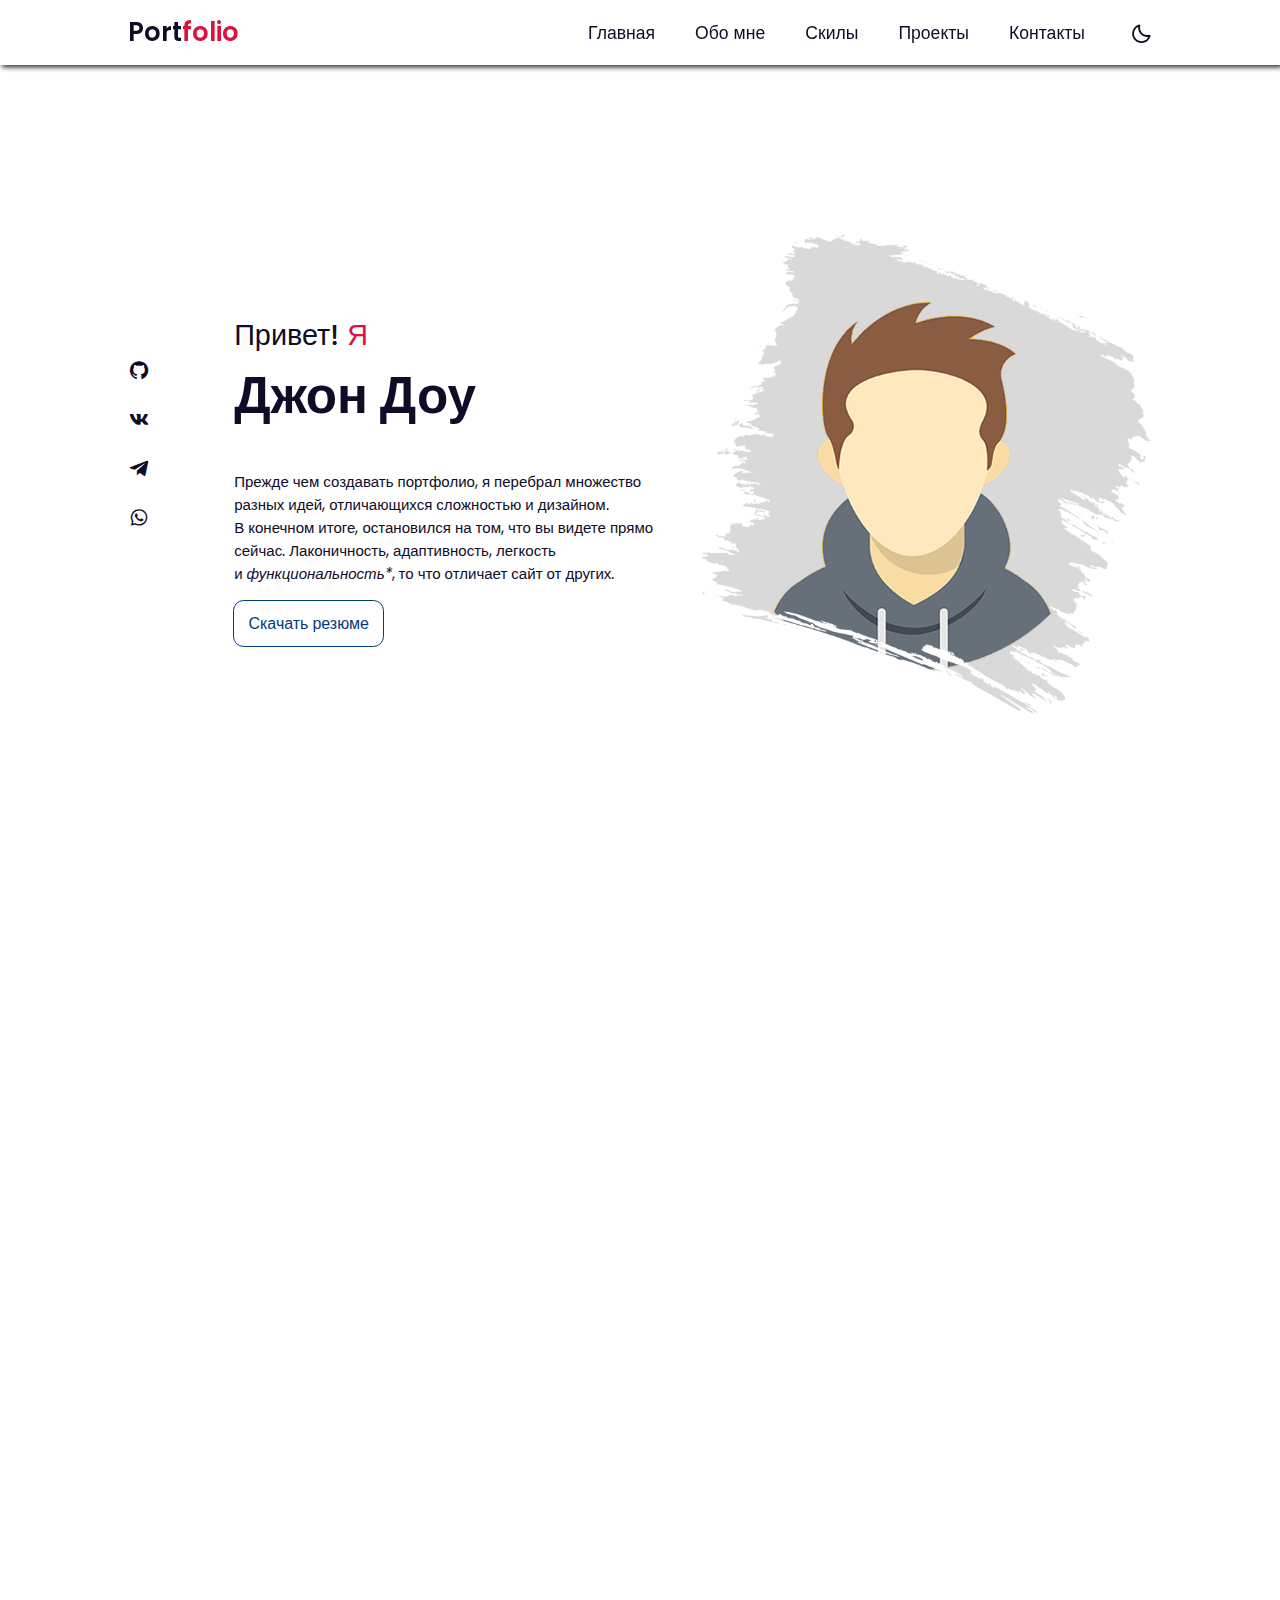
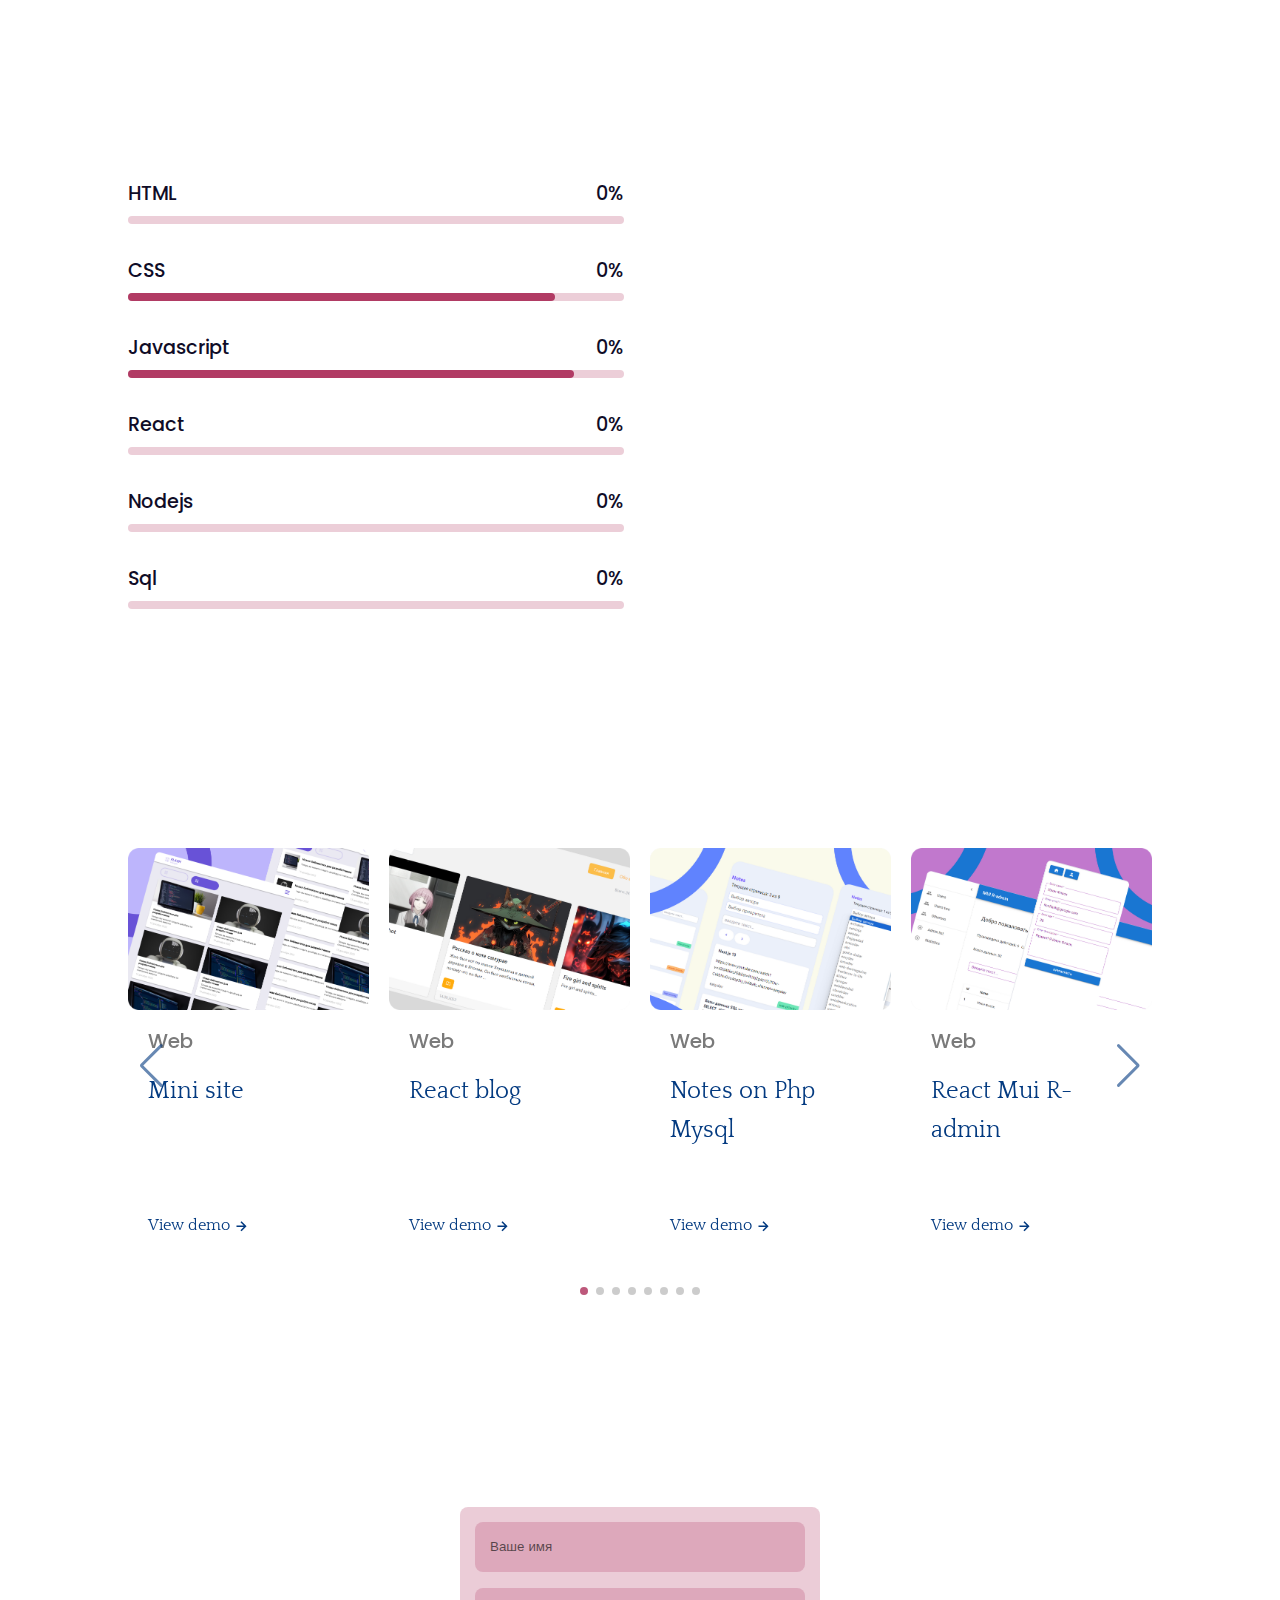
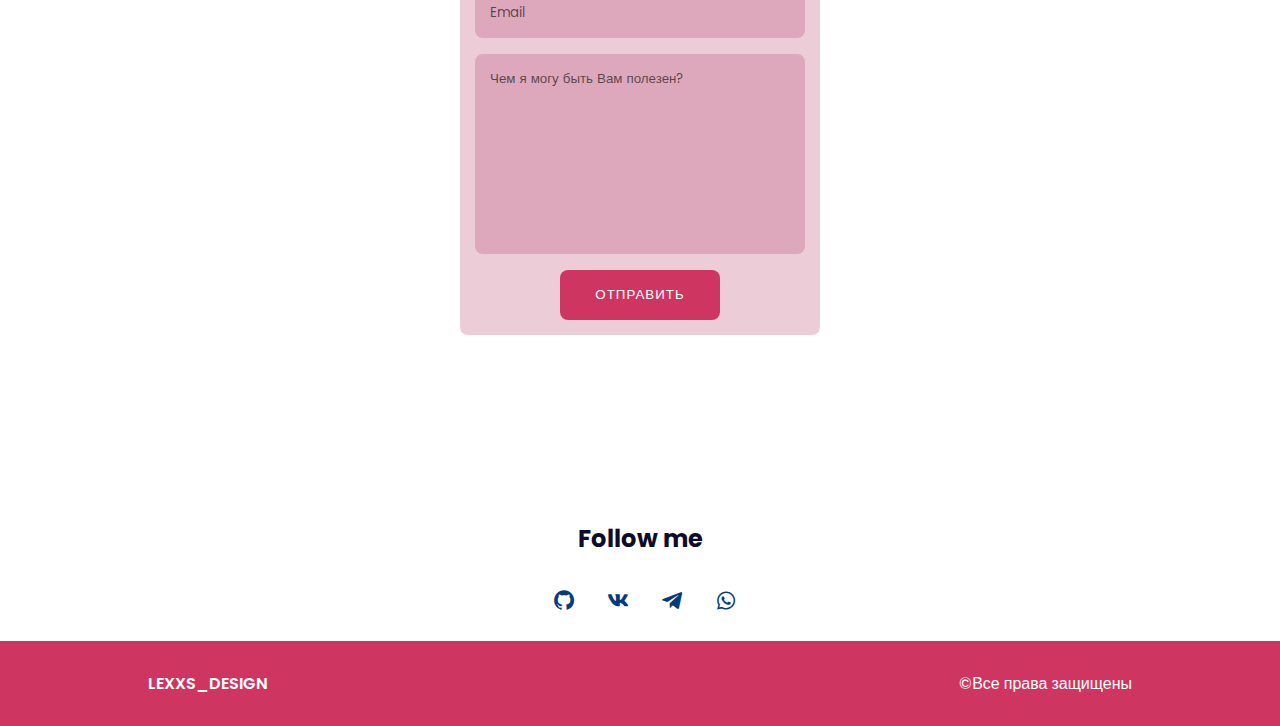
==== public_html/index.html @ 9ed489cc "initial commit" ====
<!DOCTYPE html>
<html lang="en">
<head>
    <meta charset="UTF-8">
    <meta http-equiv="X-UA-Compatible" content="IE=edge">
    <meta name="viewport" content="width=device-width, initial-scale=1.0">
    <link rel="stylesheet" href="https://cdn.jsdelivr.net/npm/boxicons@latest/css/boxicons.min.css">
    <link rel="stylesheet" href="css/swiper-bundle.min.css">
    <link rel="stylesheet" href="style.css">
    <link rel="apple-touch-icon" sizes="180x180" href="apple-touch-icon.png">
    <link rel="icon" type="image/png" sizes="32x32" href="favicon-32x32.png">
    <link rel="icon" type="image/png" sizes="16x16" href="favicon-16x16.png">
    <link rel="manifest" href="site.webmanifest">
    <link rel="mask-icon" href="safari-pinned-tab.svg" color="#5bbad5">
    <meta name="msapplication-TileColor" content="#00aba9">
    <meta name="theme-color" content="#ffffff">
    <title>Simple Portfolio site</title>
</head>
<body>
    
    <header>
        <a href="#" class="logo">Port<span>folio</span></a>
        <ul class="navbar">
            <li><a href="#">Главная</a></li>
            <li><a href="#about">Обо мне</a></li>
            <li><a href="#skills">Скилы</a></li>
            <li><a href="#projects">Проекты</a></li>
            <li><a href="#contact">Контакты</a></li>
        <div class="bx bx-moon" id="darkmode"></div>
        </ul>

        <div class="header__burger"><span class="burger-span"></span></div>
        <nav class="header__menu">
            <div class="bx bx-moon" id="darkmode"></div>
            <ul class="header__list">
                <li><a href="#" class="header__link">Главная</a></li>
                <li><a href="#about" class="header__link">Обо мне</a></li>
                <li><a href="#skills" class="header__link">Скилы</a></li>
                <li><a href="#projects" class="header__link">Проекты</a></li>
                <li><a href="#contact" class="header__link">Контакты</a></li>
            </ul>
        </nav>
    </header>

    <section class="home" id="home">
        
        <div class="social">
            <a href="#" target="_blank"><i class="bx bxl-github"></i></a>
            <a href="#" target="_blank"><i class="bx bxl-vk"></i></a>
            <a href="#" target="_blank"><i class="bx bxl-telegram"></i></a>
            <a href="#" target="_blank"><i class="bx bxl-whatsapp"></i></a>
        </div>
        <div class="home-img">
            <img class="element-animation" src="img/bgImv2.png" alt="фотография с эффектом штриха кисти">
        </div>
        <div class="home-text element-animation">
            <span>Привет! <span class="im">Я</span></span>
            <h1>Джон Доу</h1>
            <div class="message-wrapper">
            <h2 class="message"></h2>
            </div>
            <p class="p">Прежде чем создавать портфолио, я&nbsp;перебрал множество разных идей, отличающихся сложностью и&nbsp;дизайном. В&nbsp;конечном итоге, остановился на&nbsp;том, что вы&nbsp;видете прямо сейчас. 
            Лаконичность, адаптивность, легкость и&nbsp;<i>функциональность*</i>, то&nbsp;что отличает сайт от&nbsp;других.</p>
            <a href="download/Resume.txt" download="Resume" class="btn btn-0" target="_blank">Скачать резюме</a>
        </div>

    </section>

    <section class="about" id="about">

        <div class="heading element-animation">
            <h2>Обо мне</h2>
            <span>Introduction</span>
        </div>

        <div class="about-container">

            <div class="about-img">
                <img class="element-animation" src="img/bgImv2.png" alt="фотография с эффектом штриха кисти">
            </div>

            <div class="about-text element-animation">
                <p>
                    Закончил курсы от&nbsp;Stepik, Archackov и&nbsp;Html academy, прочел книги Эрих Фримен по&nbsp;html, css, javascript. Умею верстать сайты, писать скрипты, использовать Git, рефакторить код.
                    Имею опыт работы с&nbsp;react, nodejs, bootstrap, tailwind, mysql, figma. 
                    Продолжаю изучать разработку более углубленно.
                    Также в&nbsp;будущем планирую изучить php, vue и&nbsp;многое другое.
                </p>
                <div class="information">
                    <div class="info-box">
                        <i class="bx bxs-user">
                            <span>John Doe</span>
                        </i>
                    </div>
                    <div class="info-box">
                        <i class="bx bxs-phone">
                            <span>+799999999</span>
                        </i>
                    </div>
                    <div class="info-box">
                        <i class="bx bxs-envelope">
                            <span>johndoe@mail.ru</span>
                        </i>
                    </div>
                </div>
                <a href="download/Resume.txt" download="Resume" class="btn btn-0" target="_blank">Скачать резюме</a>
            </div>
        </div>

    </section>

    <section class="skills" id="skills">

        <div class="heading element-animation">
            <h2>Скилы</h2>
            <span>My Skill's</span>
        </div>

        <div class="skills-container">
            <div class="bars">
                <div class="bars-box">
                    <h3>HTML</h3>
                    <span id="number-html">0%</span>
                    <div class="light-bar"></div>
                    <div class="percent-bar html-bar"></div>
                </div>
                <div class="bars-box">
                    <h3>CSS</h3>
                    <span id="number-css">0%</span>
                    <div class="light-bar"></div>
                    <div class="percent-bar css-bar"></div>
                </div>
                <div class="bars-box">
                    <h3>Javascript</h3>
                    <span id="number-js">0%</span>
                    <div class="light-bar"></div>
                    <div class="percent-bar js-bar"></div>
                </div>
                <div class="bars-box">
                    <h3>React</h3>
                    <span id="number-react">0%</span>
                    <div class="light-bar"></div>
                    <div class="percent-bar react-bar"></div>
                </div>
                <div class="bars-box">
                    <h3>Nodejs</h3>
                    <span id="number-nodejs">0%</span>
                    <div class="light-bar"></div>
                    <div class="percent-bar nodejs-bar"></div>
                </div>
                <div class="bars-box">
                    <h3>Sql</h3>
                    <span id="number-sql">0%</span>
                    <div class="light-bar"></div>
                    <div class="percent-bar sql-bar"></div>
                </div>
           </div>
            <div class="skills-img">
                <img class="element-animation" src="img/qr_email_cat_v1-3.png" alt="qr кот">
            </div>
        </div>

    </section>

    <section class="projects" id="projects">

        <div class="heading element-animation">
            <h2>Проекты</h2>
            <span>My projects</span>
        </div>

        <div class="projects-container">
            <div class="telg element-animation">
            <img src="img/qr_telegram_one.png" alt="">
            </div>
        </div>

        <div class="projects-container swiper mySwiper">
            <div class="projects-wrapper swiper-wrapper">
                <div class="swiper-slide">
                    <a href="https://lexxsas.github.io/mini_site/" class="projects-box">
                        <img src="img/mini_site_cover.png" alt="">
                        <h4>Web</h4>
                        <div class="project-box__text">
                        <h3>Mini site</h3>
                        <p class="flexp">View demo<i class='bx bx-right-arrow-alt'></i></p>
                       </div>
                    </a>
                </div>
                <div class="swiper-slide">
                    <a href="https://lexxsas.github.io/react_blog" class="projects-box">
                        <img src="img/reactblog_cover.png" alt="">
                        <h4>Web</h4>
                        <div class="project-box__text">
                        <h3>React blog</h3>
                        <p class="flexp">View demo<i class='bx bx-right-arrow-alt'></i></p>
                       </div>
                    </a>
                </div>
                <div class="swiper-slide">
                    <a href="https://1lexxs.ru" class="projects-box">
                        <img src="img/notesphp_cover.png" alt="">
                        <h4>Web</h4>
                        <div class="project-box__text">
                        <h3>Notes on Php Mysql</h3>
                        <p class="flexp">View demo<i class='bx bx-right-arrow-alt'></i></p>
                       </div>
                    </a>
                </div>
                <div class="swiper-slide">
                    <a href="https://nodeserverthree.1lexxs.com/" class="projects-box">
                        <img src="img/reactmuiradmin-cover.png" alt="">
                        <h4>Web</h4>
                        <div class="project-box__text">
                        <h3>React Mui R-admin</h3>
                        <p class="flexp">View demo<i class='bx bx-right-arrow-alt'></i></p>
                       </div>
                    </a>
                </div>
                <div class="swiper-slide">
                    <a href="https://lexxsas.github.io/Remind_me_app/" class="projects-box">
                        <img src="img/remind_me_up_cover.png" alt="">
                        <h4>Bootstrap</h4>
                        <div class="project-box__text">
                        <h3>Remind me up site</h3>
                        <p class="flexp">View demo<i class='bx bx-right-arrow-alt'></i></p>
                       </div>
                    </a>
                </div>
                <div class="swiper-slide">
                    <a href="https://lexxsas.github.io/superherosearch/" class="projects-box">
                        <img src="img/superhero_search_cover.png" alt="">
                        <h4>Demo api</h4>
                        <div class="project-box__text">
                        <h3>Superhero search</h3>
                        <p class="flexp">View demo<i class='bx bx-right-arrow-alt'></i></p>
                       </div>
                    </a>
                </div>
                <div class="swiper-slide">
                    <a href="https://lexxsas.github.io/passwordgen/" class="projects-box">
                        <img src="img/passwordgen_cover.png" alt="">
                        <h4>Pet project</h4>
                        <div class="project-box__text">
                        <h3>Password generator</h3>
                        <p class="flexp">View demo<i class='bx bx-right-arrow-alt'></i></p>
                       </div>
                    </a>
                </div>
                <div class="swiper-slide">
                    <a href="https://lexxsas.github.io/weatherapp/" class="projects-box">
                        <img src="img/weatherapp_cover.png" alt="">
                        <h4>Pet project</h4>
                        <div class="project-box__text">
                        <h3>Weather App</h3>
                        <p class="flexp">View demo<i class='bx bx-right-arrow-alt'></i></p>
                       </div>
                    </a>
                </div>
                
            </div>
            <div class="swiper-button-next"></div>
            <div class="swiper-button-prev"></div>
            <div class="swiper-pagination"></div>
        </div>



    </section>

    <section class="contact" id="contact">

        <div class="heading element-animation">
            <h2>Форма для связи</h2>
            <span>Connect With Me</span>
        </div>

        <div class="contact-form">
            <form id="client" action="" method="">
                <input type="text" name="user_name" id="" placeholder="Ваше имя" required minlength="2">
                <input type="email" name="user_email" id="" placeholder="Email" required>
                <textarea name="user_message" id="textarea" cols="30" rows="10" placeholder="Чем я могу быть Вам полезен?" required></textarea>
                <input type="submit" id="submit-btn" value="Отправить" class="contact-button"></input>
            </form>
        </div>

    </section>
    <section class="upclick-container">
    <div class="upClick" id="upClick" style="display: none;">&#9650;</div>
    </section>
    <footer>
        <div class="footer">
        <h2>Follow me</h2>
        <div class="footer-social">
            <a href="#" target="_blank"><i class="bx bxl-github"></i></a>
            <a href="#" target="_blank"><i class="bx bxl-vk"></i></a>
            <a href="#" target="_blank"><i class="bx bxl-telegram"></i></a>
            <a href="#" target="_blank"><i class="bx bxl-whatsapp"></i></a>
        </div>
        </div>
    </footer>

    <div class="copyright">
        <p><a href="#" class="footer logo">LEXXS_DESIGN</a></p>
        <p class="footer p">&#169;Все права защищены</p>
    </div>

    <script src="js/swiper-bundle.min.js"></script>
    <script src="js/cards.js"></script>
    <script src="js/main.js"></script>
    <script src="js/animation.js"></script>
    <script src="js/contactform.js"></script>
    <script src="js/skills.js"></script>
</body>
</html>
---- public_html/style.css ----
@import url('https://fonts.googleapis.com/css2?family=Poppins:wght@200;300;400;800;900&display=swap');
@import url('https://fonts.googleapis.com/css2?family=Quattrocento&display=swap');
* {
    margin: 0;
    padding: 0;
    box-sizing: border-box;
    list-style: none;
    text-decoration: none;
    scroll-behavior: smooth;
    scroll-padding-top: 2rem;
    font-family: 'Poppins', sans-serif;
}

input:-webkit-autofill,
input:-webkit-autofill:hover,
input:-webkit-autofill:active,
input:-webkit-autofill:focus {
    -webkit-box-shadow: 0 0 0 1000px #DDA8BB inset !important;
}
input:-webkit-autofill:focus {
  -webkit-box-shadow: 0 0 0 1000px #F1ADC5 inset !important;
}

:root {
    --main-color-1: #033a80;
    --main-color-2: #00AEEA;
    --bg-color: #fff;
    --text-color: #0f0c27;
    --hover: hsl(260, 100%, 51%);
    --big-font: 3.2rem;
    --medium-font: 1.8rem;
    --p-font: 0.941rem;
    /* --logo-span: rgb(244, 50, 205); */
    /* --logo-span: rgb(50, 182, 244); */
    --logo-span: crimson;
    --purple-color-1: #ECCEDF;
    --purple-color-2: #B13B81;
    --green-color-1: #65947a;
    --green-color-2: #527560;
    --green-color-3: #1f3829;
    --crimson-color-1: #ecced8;
    --crimson-color-2: #bd587b;
    --crimson-color-3: #b13b64;
    --blue-color-1: #E2F2FD;
    --blue-color-2: #9ACEDE;
    --blue-color-3: #5FA9BC;
    --form-color-1: hsla(339, 43%, 54%, 0.3);
    --form-color-2: hsl(343, 61%, 51%);
    --cat-color-1: hsla(56, 100%, 79%, 1);
    --cat-color-2: hsla(57, 80%, 54%, 0.61);
}

section {
    padding: 50px 10%;
}

body {
    background: var(--bg-color);
    color: var(--text-color);
}

body.active {
    background: var(--text-color);
    color: var(--bg-color);
}

*::selection {
    background: var(--main-color-1);
    color: var(--bg-color);
}

.heading {
    text-align: center;
}

.heading h2 {
    font-size: 2rem;
}
.heading span {
    font-size: var(--p-font);
    font-weight: bold;
    color: var(--logo-span);
}

/* header */
header {
    z-index: 1;
    position: fixed;
    width: 100%;
    top: 0;
    right: 0;
    display: flex;
    justify-content: space-between;
    background: var(--bg-color);
    padding: 13px 10%;
    transition: 0.2s;
    box-shadow: -3px -4px 8px #ffffff73, 2px 2px 5px rgb(27, 24, 24);
}
header.shadow {
    box-shadow: 0 0 4px rgb(14 55 54 / 15%);
}

blockquote {
    font-size: 0.8rem;
}

/* logo */
.logo {
    font-size: 1.6rem;
    font-weight: 600;
    color: var(--text-color);
}

.logo span {
    display: inline-block;
    font-size: 1.6rem;
    font-weight: 600;
    color: var(--logo-span);
}

/* navbar */
.navbar {
    display: flex;
    align-items: center;
}
.navbar a {
    font-size: 1.1rem;
    font-weight: 500;
    color: var(--text-color);
}

.navbar > li a {
    position: relative;
    display: inline-block; 
}

.navbar a:hover {
    color: var(--logo-span);
}

.navbar a::before {
    content: '';
    position: absolute;
    left: 0;
    right: 0;
    top: 100%;
    bottom: 0;
    width: 100%;
    height: 2px;
    background-color: var(--logo-span);
    border-radius: 4px;
    scale: 0 1;
    transform-origin: right;
    transition: scale 0.25s;
}

.header__list > li a {
  position: relative;
  display: inline-block; 
}

.header__list a {
  font-size: 1.1rem;
  font-weight: 500;
  color: var(--text-color);
}

.navbar a:hover::before {
    scale: 1;
    transform-origin: center;
}

.header__list a::before {
  content: '';
  position: absolute;
  left: 0;
  right: 0;
  top: 100%;
  bottom: 0;
  width: 100%;
  height: 2px;
  background-color: var(--logo-span);
  border-radius: 4px;
  scale: 0 1;
  transform-origin: center;
  transition: scale 0.25s;
}

.header__list a:hover::before {
  scale: 1;
  transform-origin: center;
}

.navbar > li {
    margin-right: 40px;
}

.navbar > li:first-of-type {
    margin-left: 20px;
}

/* menu and darkmode */
#menu-icon {
    font-size: 1.5rem;
    cursor: pointer;
    z-index: 9;
    display: none;
} 

#darkmode {
    color: var(--text-color);
    padding-top: 3px;
    padding-left: 5px;
    font-size: 1.4rem;
    cursor: pointer;
}

/* new menu */
.header__burger {
  display: none;
}
.header__menu {
  display: none;
}

.header__list {
  display: flex;
  position: relative;
  z-index: 2;
}

.header__menu .bx-moon,
.header__menu .bx-sun {
  line-height: 0;
}

.header__list li {
  list-style: none;
  margin: 0;
  padding: 1rem;
}

.header__link {
  color: var(--text-color);
  text-transform: uppercase;
  font-size: 18px;
  font-weight: 400;
  text-decoration: none;
}
.header__link:hover {
  color: var(--logo-span);
}

/* section home and home text */
.home {
    position: relative;
    width: 100%;
    margin-top: 30px;
    min-height: 100vh;
    display: grid;
    grid-template-columns: 0.2fr 1fr 1fr;
    align-items: center;
    gap: 1rem;
    z-index: 0;
}

.home-img {
    order: 3;
}
.home-img img {
    width: 100%;
}
.home-text span {
    font-size: var(--medium-font);
    font-weight: 500;
}
.home-text h1 {
    font-size: var(--big-font);
    font-weight: 600;
}
.home-text h2 {
    font-size: 1rem;
    font-weight: 400;
}
.home-text p {
    font-size: var(--p-font);
    font-weight: 400;
}
.home-text .p {
    margin-top: 0.7rem;
    margin-bottom: 1rem;
}

blockquote {
    margin-bottom: 0.7rem;
}

/* landing social icons and button*/
.social {
    display: flex;
    flex-direction: column;
    align-items: start;
    margin-top: -3.3rem;
}
.social a {
    margin-bottom: 1rem;
    font-size: 22px;
    color: var(--text-color);
}
.social a:hover {
    color: var(--logo-span);
}
.social.active a:hover {
  color: var(--logo-span);
}

.social.active a {
  color: var(--bg-color);
}
.social a {
  transition: all .2s;
}

.btn-0 {
    overflow: hidden;
    position: relative;
    display: inline-block;
    display: flex;
    align-items: center;
    justify-content: center;
    padding: 10px;
    max-width: 149px;
    border: none;
    color: var(--main-color-1);
    background-color: transparent;
    outline: 1px solid var(--main-color-1);
    border-radius: 0.6rem;
    z-index: 0;
}

  .btn-0:before {
    content: "";
    position: absolute;
    top: 0;
    right: 0;
    bottom: 0;
    left: -1px;
    width: 150px;
    background-color: var(--main-color-1);
    transform: translateX(-100%);
    transition: all 0.35s ease-in-out;
    z-index: -1;
  }
  .btn-0:hover {
    color: var(--bg-color);
    transition: all 0.2s ease-in;
  }
  
  .btn-0:hover:before {
    transform: translateX(0);
  }
  
  /* section about */
  .about-container {
    display: grid;
    grid-template-columns: repeat(2, 1fr);
    gap: 1rem;
    margin-top: 2rem;
  }

  .about-img img {
    width: 80%;
    border-radius: 0.7rem;
  }

  .about-text p {
    font-size: var(--p-font);
    font-weight: 400;
    line-height: 24px;
    text-align: justify;
  }

  .information {
    margin: 1rem 0 1.4rem;
  }
  .information .info-box {
    display: flex;
    align-items: center;
    margin-bottom: 1.4rem;
  }
  .information .info-box span {
    font-weight: 400;
    margin-left: 1rem;
  }

  /* section skills */
  .skills-container {
    display: grid;
    grid-template-columns: repeat(2, 1fr);
    align-items: center;
    gap: 2rem;
    margin-top: 4rem;
  }
  .skills-img {
    width: 80%;
    padding-left: 4rem;
    margin-left: 4rem;
    object-position: center;
  }
  .skills-img img {
    width: 80%;
  }
  
  .bars-box {
    position: relative;
    display: flex;
    justify-content: space-between;
    align-items: center;
    padding: 1rem 0;
    margin-bottom: 1rem;
  }
  .bars-box h3, span {
    font-size: 1.2rem;
    font-weight: 500;
  }
  .light-bar {
    position: absolute;
    bottom: 0;
    left: 0;
    width: 100%;
    height: 0.5rem;
    border-radius: 0.5rem;
    background: var(--crimson-color-1);
  }
  .percent-bar {
    position: absolute;
    bottom: 0;
    left: 0;
    height: 0.5rem;
    border-radius: 0.6rem;
    background: var(--crimson-color-3);
  }

  /* .html-bar {
    width: 96%;
  } */
  .css-bar {
    width: 86%;
  }
  .js-bar {
    width: 90%;
  }

  /* qr telegram */
  .telg {
    text-align: center;
    display: none;
  }
  .telg img {
    width: calc(100% / 5);
  }

  /* section projects */
  /* cards */
  .projects-container {
    margin-top: 2rem;
    z-index: 0;
  }

  .projects-box {
    display: flex;
    flex-direction: column;
    justify-content: space-between;
    min-height: 24em;
    border-bottom-left-radius: 20px;
    border-bottom-right-radius: 20px;
    border-top-left-radius: 40px;
    border-top-right-radius: 40px;
  }
  .project-box__text {
    height: 180px;
    padding: 0 20px;
    display: flex;
    flex-direction: column;
    justify-content: space-between;
  }
  .projects-box:hover h4 {
    color: var(--blue-color-2);
    transition: all 1000ms linear;
  }
  .projects-box:hover {
    background: #02225a;
    color: var(--bg-color);
    transition: all 1000ms linear;
  }
  .projects-box h3 {
    font-weight: 400;
    font-size: 25px;
    line-height: 39px;
    margin-bottom: 10px;
    font-family: 'Quattrocento';
  }
  .projects-box .bx {
    font-size: 26px;
  }
  .projects a {
    color: var(--main-color-1);
    font-size: var(--p-font);
    font-weight: 500;
  }
  .projects-box h4 {
    font-size: 20px;
    line-height: 30px;
    font-weight: 500;
    padding-left: 20px;
    margin: 1rem 0;
    color: #7A7A7A;
  }
  /* .projects-box img {

  } */
  .projects .heading {
    margin-bottom: 50px;
  }
  .flexp {
    display: flex;
    font-family: 'Quattrocento';
    font-weight: 400;
    font-size: 16px;
    line-height: 17.74px;
    margin-bottom: 1rem;
  }
  .flexp .bx-right-arrow-alt {
    font-size: 18px;
    line-height: 19.2px;
    margin-left: 2px;
  }

  .swiper-pagination {
    background: var(--main-color-1);
    color: var(--main-color-1);
    margin-top: 25px;
  }

  .swiper-pagination {
    position: relative;
    background-color: transparent;
    top: 0px;
  }
  .swiper-pagination .swiper-pagination-bullet-active {
    background: var(--crimson-color-2);
  }
  .swiper-button-next,
  .swiper-button-prev {
    top: 50%;
    transform: translate( 0%, -20%);
    color: var(--main-color-1);
    opacity: 0.6;
    z-index: 12;
  }
  .projects-wrapper {
    margin-bottom: 1rem;
    margin-top: 2rem;
  }

  /* contact form */
  .contact-form {
    display: grid;
    place-items: center;
    margin-top: 2rem;
  }
  .contact-form form {
    display: flex;
    flex-direction: column;
    width: 40vw;
  }

  form, input, textarea {
    padding: 15px;
    border-radius: 0.5rem;
    width: 100%;
    border: none;
    outline: none;
    margin-bottom: 1rem;
    color: var(--text-color);
    background: hsla(339, 43%, 54%, 0.3);
  }

  /* input:focus, */
  textarea:focus {
    background: hsla(339, 100%, 70%, 0.3);
  }

  form input::placeholder,
  textarea::placeholder {
    color: rgba(27, 24, 24, 0.7);
  }

  form textarea {
    resize: none;
    height: 200px;
  }

  .contact-button {
    width: 160px;
    cursor: pointer;
    background: var(--form-color-2);
    color: var(--bg-color);
    justify-content: center;
    text-transform: uppercase;
    letter-spacing: 1px;
    margin: 0 auto;
    transition: all 0.2s ease-in-out;
  }
  .contact-button:hover {
    background: var(--main-color-2);
  }

  /* footer */
  .footer {
    display: grid;
    place-items: center;
    padding: 20px;
    color: var(--bg-color);
  }
  .footer h2 {
    font-size: 1.5rem;
    margin-bottom: 1.6rem;
    color: var(--text-color);
  }
  .footer-social a i {
    color: var(--main-color-1);
    font-size: 1.5rem;
    margin-left: 10px;
    text-align: center;
    line-height: 40px;
    background: var(--bg-color);
    border-radius: 50%;
    width: 40px;
    height: 40px;
    transition: all .2s;
  }
  .footer-social a i:hover {
    color: var(--logo-span);
  }
  
  .copyright {
    display: flex;
    flex-direction: row;
    justify-content: space-between;
    align-items: center;
    padding: 20px;
    color: var(--bg-color);
    padding: 10px 10%;
    background: var(--form-color-2);
  }

  /* animation */

  .heading.element-animation,
  .home-text.element-animation,
  .about-text.element-animation {
    opacity: 0;
    transform: translateY(20px);
    }
  
  .home-img img.element-animation,
  .about-img img.element-animation {
    opacity: 0;
    transform: translateY(20px);
    }
  .telg.element-animation {
    opacity: 1;
    transform: translateY(40px);
    }
  .skills-img img.element-animation {
    opacity: 0;
    transform: translateX(20%);
    }
  .heading.element-animation.element-show,
  .home-text.element-animation.element-show,
  .telg.element-animation.element-show,
  .about-text.element-animation.element-show,
  .about-img img.element-animation.element-show,
  .home-img img.element-animation.element-show {
    opacity: 1;
    transform: translateY(0);
    -webkit-transform: translateY(0);
    -ms-transform: translateY(0);
    transition-delay: 0.25s;
    transition: all 1.5s;
  }
  .skills-img img.element-animation.element-show {
    opacity: 1;
    transform: translateX(0);
    transition-delay: 0.25s;
    transition: all 1.5s;
  }

  .home-text .im {
    color: var(--logo-span);
    font-weight: 500;
  }

  .message {
    top: 0;
    width: 28ch;
    letter-spacing: 1px;
  }

  .message:before {
    display: block;
    overflow: hidden;
    width: 0;
    white-space: nowrap;
    animation: a1 6s steps(38) infinite;
    content: "Frontend Developer";
  }

  @keyframes a1 {
    0% {
      width: 0;
    }
    50% {
      width: 28ch;
    }
    100% {
      width: 0;
    }
  }

  .upClick {
    opacity: 0.2;
}

.upClick {
    display: flex;
    justify-content: center;
    align-items: center;
    font-weight: bold;
    font-size: 20px;
    padding-bottom: 4px;
    position: fixed;
    cursor: pointer;
    bottom: 90px;
    right: 15px;
    height: 40px;
    width: 40px;
    border-radius: 50%;
    border: 2px solid #2D76F9;
    color: #2D76F9;
    opacity: 0.2;
    transition: opacity 0.25s linear;
}

.upClick:hover {
  opacity: 0.6;
}
  
.footer.logo {
  font-size: 1rem;
} 

  @media (max-width: 1450px) {
    .project-box__text h3 {
      font-size: 24px;
    }
  }


  @media (max-width: 991px) {
    header {
        padding: 18px 4%;
    }
    section {
        padding: 50px 4%;
    }
  }

  @media (max-width: 910px) {
    .projects-box {
        padding: 0;
        padding-left: 20px;
        padding-bottom: 1rem;
    }
  }

  @media (max-width: 881px) {
    :root {
        --big-font: 2.7rem;
        --medium-font: 1.4rem;
    }
  }

  @media (max-width: 768px) {
    :root {
        --big-font: 2.4rem;
        --medium-font: 1.4rem;
    }
    header {
        display: flex;
        align-items: center;
        padding: 11px 4%;
    }
    .navbar > li {
        margin: 0;
    }
    
    .navbar > li:first-of-type {
        margin: 0;
    }
    #menu-icon {
        display: initial;
        color: var(--text-color);
    }
    header .navbar {
        position: absolute;
        left: 110%;
        top: 3rem;
        right: 0;
        padding: 40px;
        display: flex;
        flex-direction: column;
        background: var(--bg-color);
        box-shadow: 0 4px 4px rgba(0 0 0/100%);
        transition: 0.3s ease-out;
    }
    .navbar.active {
        top: 3rem;
        left: 0;
    }
    .navbar.active a::before {
      content: '';
      position: absolute;
      left: 10px;
      right: 0;
      top: 80%;
      bottom: 0;
      width: 80%;
      height: 2px;
      background-color: var(--logo-span);
      border-radius: 4px;
      transform-origin: center;
      transition: scale 0.25s;
    }
    .navbar a {
        padding: 1.5rem;
        display: block;
        background: var(--bg-color);
    }
    #darkmode {
        position: absolute;
        top: 1.4rem;
        right: 2rem;
    }
    header .header__menu.active {
      background: var(--bg-color);
      box-shadow: 0 4px 4px rgba(0 0 0/100%);
      transition: 0.3s ease-out;
    }
    .scroll-down {
        display: none;
    }
    .home {
        margin-top: 1.5rem;
        grid-template-columns: 0.5fr 3fr;
    }
    .home-text {
        grid-column: 1/3;
        padding: 1.4rem;
    }
    .home-img {
        order: initial;
    }
    .about-container {
        grid-template-columns: 1fr;
    }
    .about-img {
        display: flex;
        justify-content: center;
    }
    .skills-container {
        padding-bottom: 90px;
        grid-template-columns: 1fr;
    }
    .skills-img img {
        padding-left: 0;
    }

    .skills-img {
        padding: 2rem;
        display: flex;
        margin: 0 auto;
        justify-content: center;
    }
    .contact-button {
        margin: 0 auto;
    }
    .telg img {
      width: calc(100% / 4);
    }
    .navbar {
      display: none;
    }
    .header__burger {
      display: block;
      position: relative;
      width: 26px;
      height: 22px;
      position: relative;
      z-index: 3;
      cursor: pointer;
    }
    .header__burger::before,
    .header__burger::after {
      content: '';
      background-color: #fff;
      position: absolute;
      width: 100%;
      height: 2px;
      left: 0;
      transition: all 0.3s ease 0s;
    }
    .header__burger span{
      position: absolute;
      background-color: var(--text-color);
      left: 0;
      width: 100%;
      height: 2px;
      top: 8px;
      transition: all 0.3s ease 0s;
    }
    .header__burger::before{
      top: 0;
      background-color: var(--text-color);
    }
    .header__burger::after{
      bottom: 4px;
      background-color: var(--text-color);
    }
  
    .header__burger.active::before{
      transform: rotate(45deg);
      top: 9px;
    }
    .header__burger.active::after{
      transform: rotate(-45deg);
      bottom: 9px;
    }
    .header__burger.active span{
      transform: scale(0);
    }
    .header__burger.active {
      height: 21px;
    }
  
    .header__menu {
      z-index: 2;
      position: fixed;
      top: 0;
      right: -100%;
      overflow: auto;
      margin-top: 8px;
      width: 100%;
      text-align: center;
      background-color: var(--bg-color);
      padding: 80px 10px 20px 10px;
      transition: all 0.3s ease 0s;
      display: block;
      top: 3rem;
      padding: 40px;
      display: flex;
      flex-direction: column;
    }
    .header__menu.active{
      right: 0;
      overflow: hidden;
    }
    .header__list {
      display: flex;
      flex-direction: column;
      margin-left: 1.5vh;
  
    }
    .header__list li {
      margin: 0px 0px 0px 0px;
    }
    .header__link:hover {
      color: var(--logo-span)
    }
    .header__link{
      font-size: 16px;
      color: var(--text-color)
    }
    .project-box__text {
      align-items: center;
    }
    .projects-box h4 {
      text-align: center;
      padding-left: 0;
    }
  }

  @media(max-width: 469px) {
    .copyright {
      display: flex;
      flex-direction: column;
      padding: 0 10%;
    } 
    .footer.p{
      margin-top: 0;
      padding-top: 0;
    }
    .footer.logo {
      margin-bottom: 0;
      padding-bottom: 10px;
    }
    .footer.p {
      font-size: 12px;
    }
    .upClick {
      bottom: 95px;
    }

  }

  @media (max-width: 470px) {
    .skills-img {
      width: 90%;
    }
    .skills-img {
      padding: 2rem;
      padding-bottom: 0;
      display: flex;
      margin: 0 auto;
      justify-content: center;
  }
  }

  @media(min-width: 414px) {
    .contact-form form {
      width: 360px;
    }
  }

  @media(max-width: 415px) {
    .contact-form form {
      width: 320px;
    }
    .copyright {
      font-size: 14px;
    }
  }

  @media (max-width: 411px) {
    .projects-box {
        padding: 0;
        padding-bottom: 1rem;
    }
    .swiper-button-next,
    .swiper-button-prev {
        opacity: 0;
    }
    .contact-form form {
      width: 320px;
    }
    .copyright {
      font-size: 14px;
    }
    .telg img {
      width: 35%;
    }
    .home-img img {
      width: 95%;
    }
    .home {
      margin-top: 2rem;
    }
  }

  @media (max-width: 340px) {
    :root {
        --big-font: 1.7rem;
        --medium-font: 1.1rem;
    }
    .home-text span {
        font-size: 1rem;
    }
    .home-text h2 {
        font-size: 0.9rem;
    }
    .information .info-box span {
        font-size: 1rem;
    }
    .contact-form form {
        width: 250px;
    }
    .contact-button {
        width: 60%;
    }
    .copyright {
      font-size: 10px;
    }

  }

  @media (min-width: 1492px) {
    .project-box__text h3 {
      font-size: 26px;
    }
  }
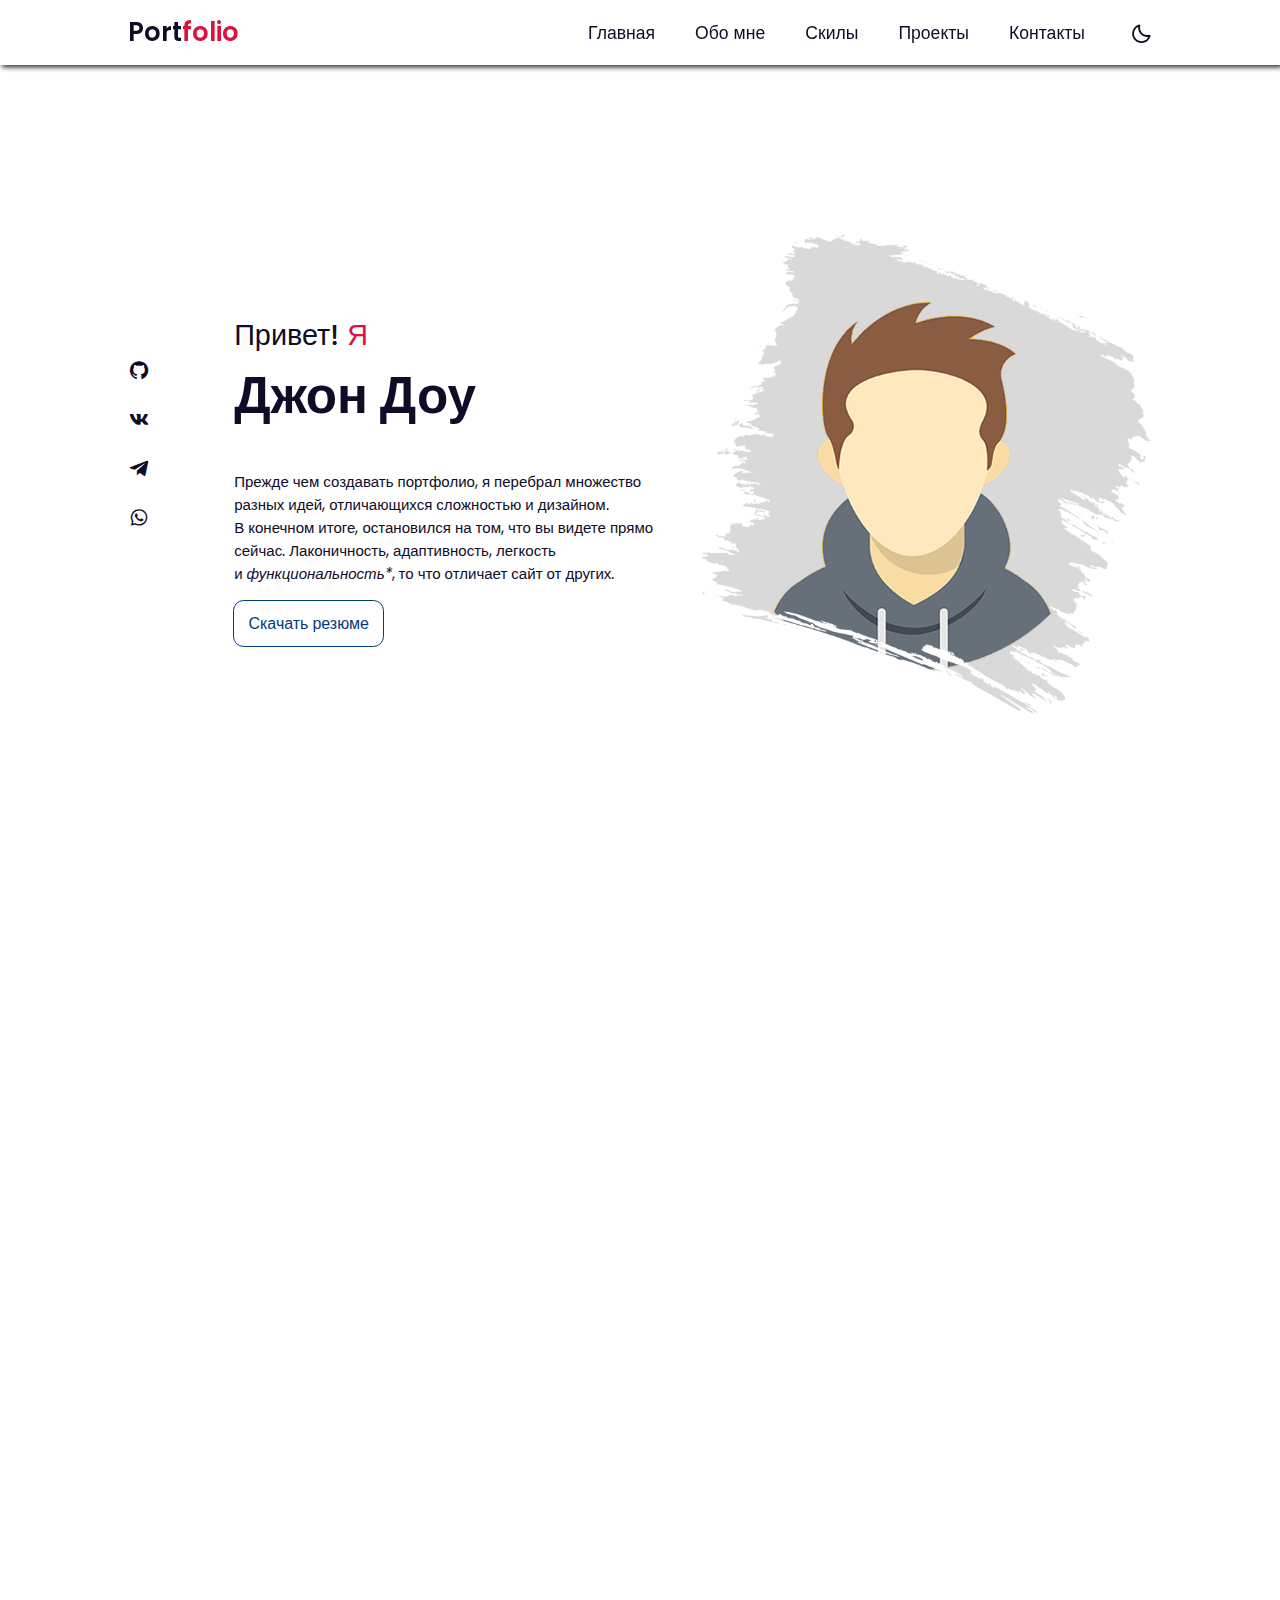
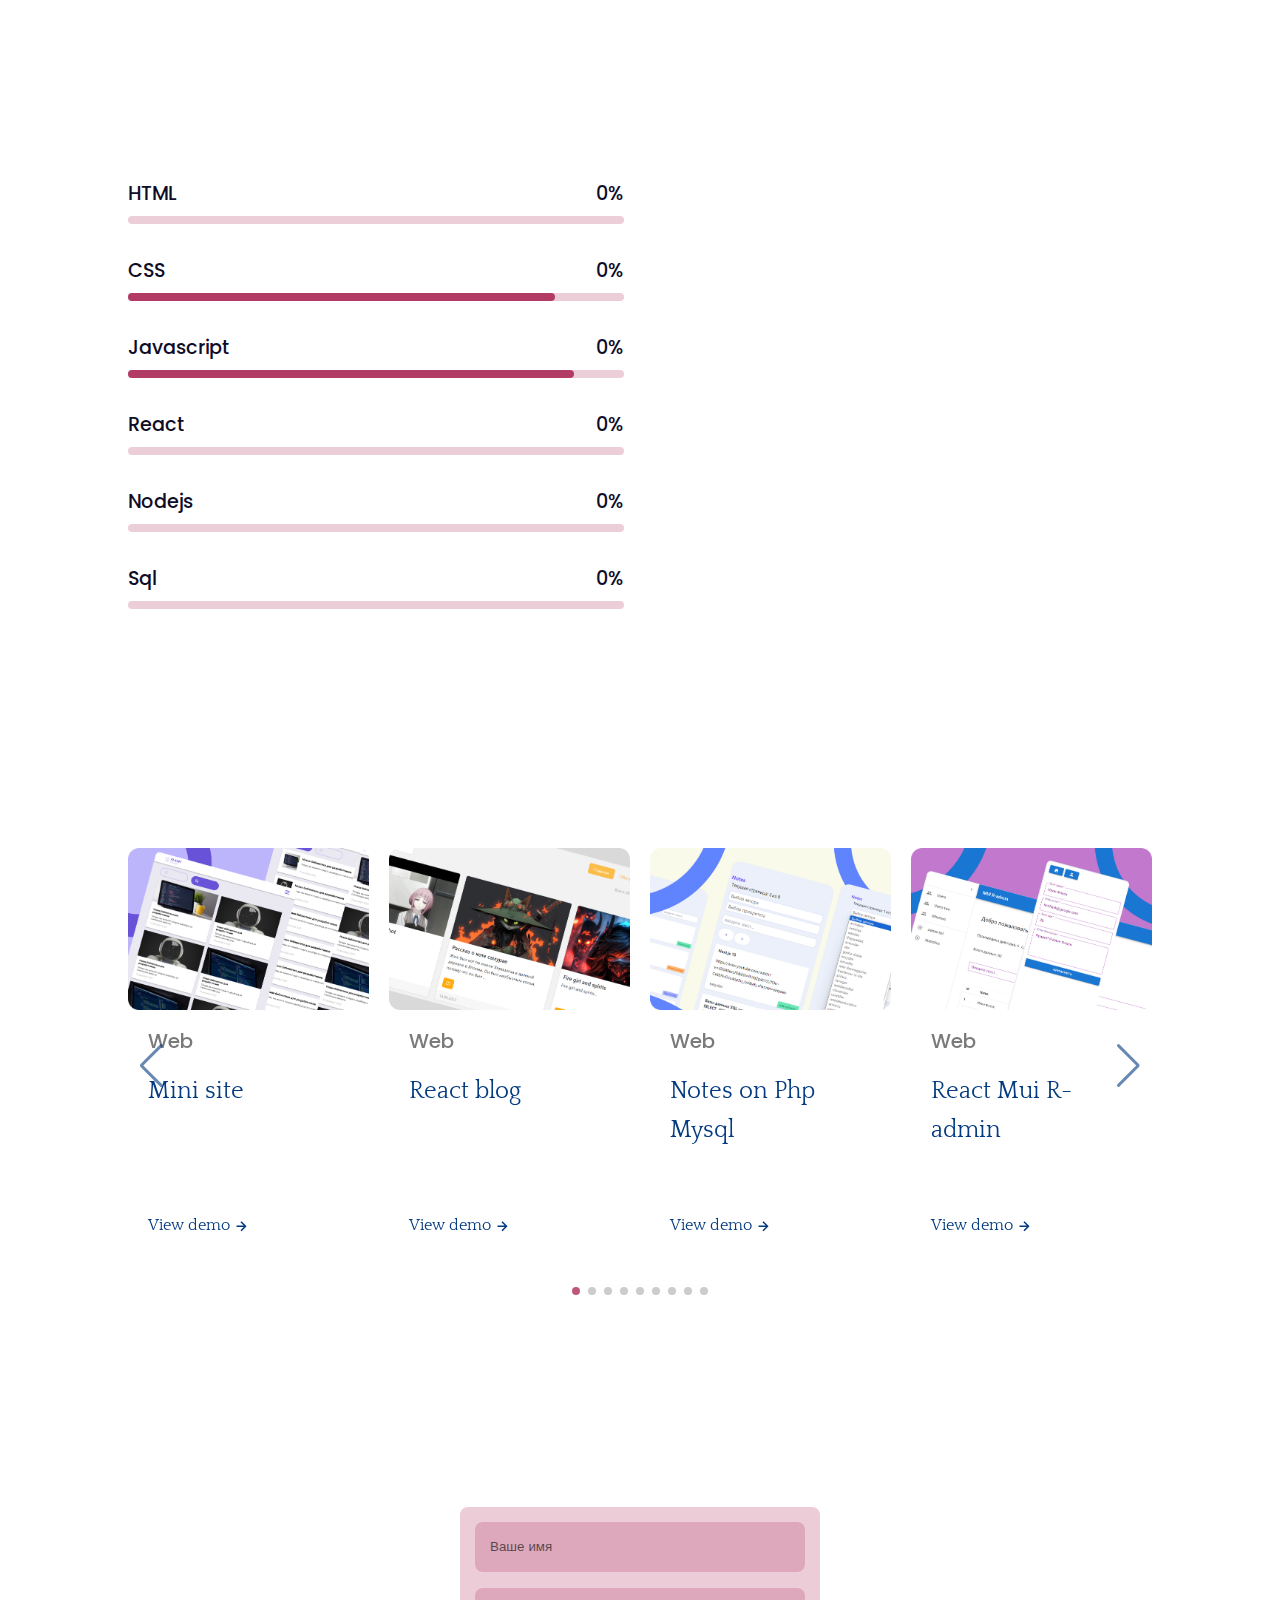
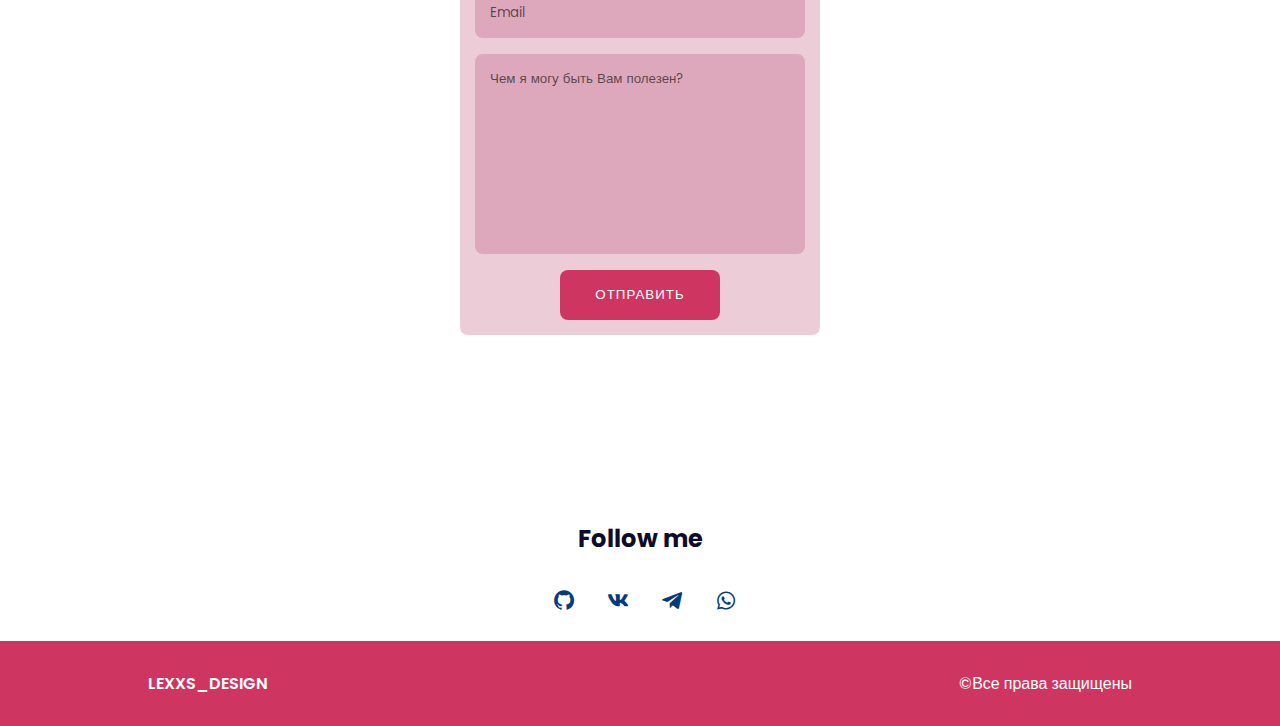
==== commit 318361d2: "add new swipe element" ====
--- a/public_html/index.html
+++ b/public_html/index.html
@@ -84,7 +84,7 @@
                     Закончил курсы от&nbsp;Stepik, Archackov и&nbsp;Html academy, прочел книги Эрих Фримен по&nbsp;html, css, javascript. Умею верстать сайты, писать скрипты, использовать Git, рефакторить код.
                     Имею опыт работы с&nbsp;react, nodejs, bootstrap, tailwind, mysql, figma. 
                     Продолжаю изучать разработку более углубленно.
-                    Также в&nbsp;будущем планирую изучить php, vue и&nbsp;многое другое.
+                    Также в&nbsp;будущем планирую изучить nextjs, php, vue и&nbsp;многое другое.
                 </p>
                 <div class="information">
                     <div class="info-box">
@@ -218,6 +218,16 @@
                     </a>
                 </div>
                 <div class="swiper-slide">
+                    <a href="https://lexxsas.github.io/Starbuzz-Coffee-site/index.html" class="projects-box">
+                        <img src="img/starbuzzcoffee-cover.png" alt="">
+                        <h4>Web</h4>
+                        <div class="project-box__text">
+                        <h3>Starbuzz coffee site oldskull</h3>
+                        <p class="flexp">View demo<i class='bx bx-right-arrow-alt'></i></p>
+                       </div>
+                    </a>
+                </div>
+                <div class="swiper-slide">
                     <a href="https://lexxsas.github.io/Remind_me_app/" class="projects-box">
                         <img src="img/remind_me_up_cover.png" alt="">
                         <h4>Bootstrap</h4>
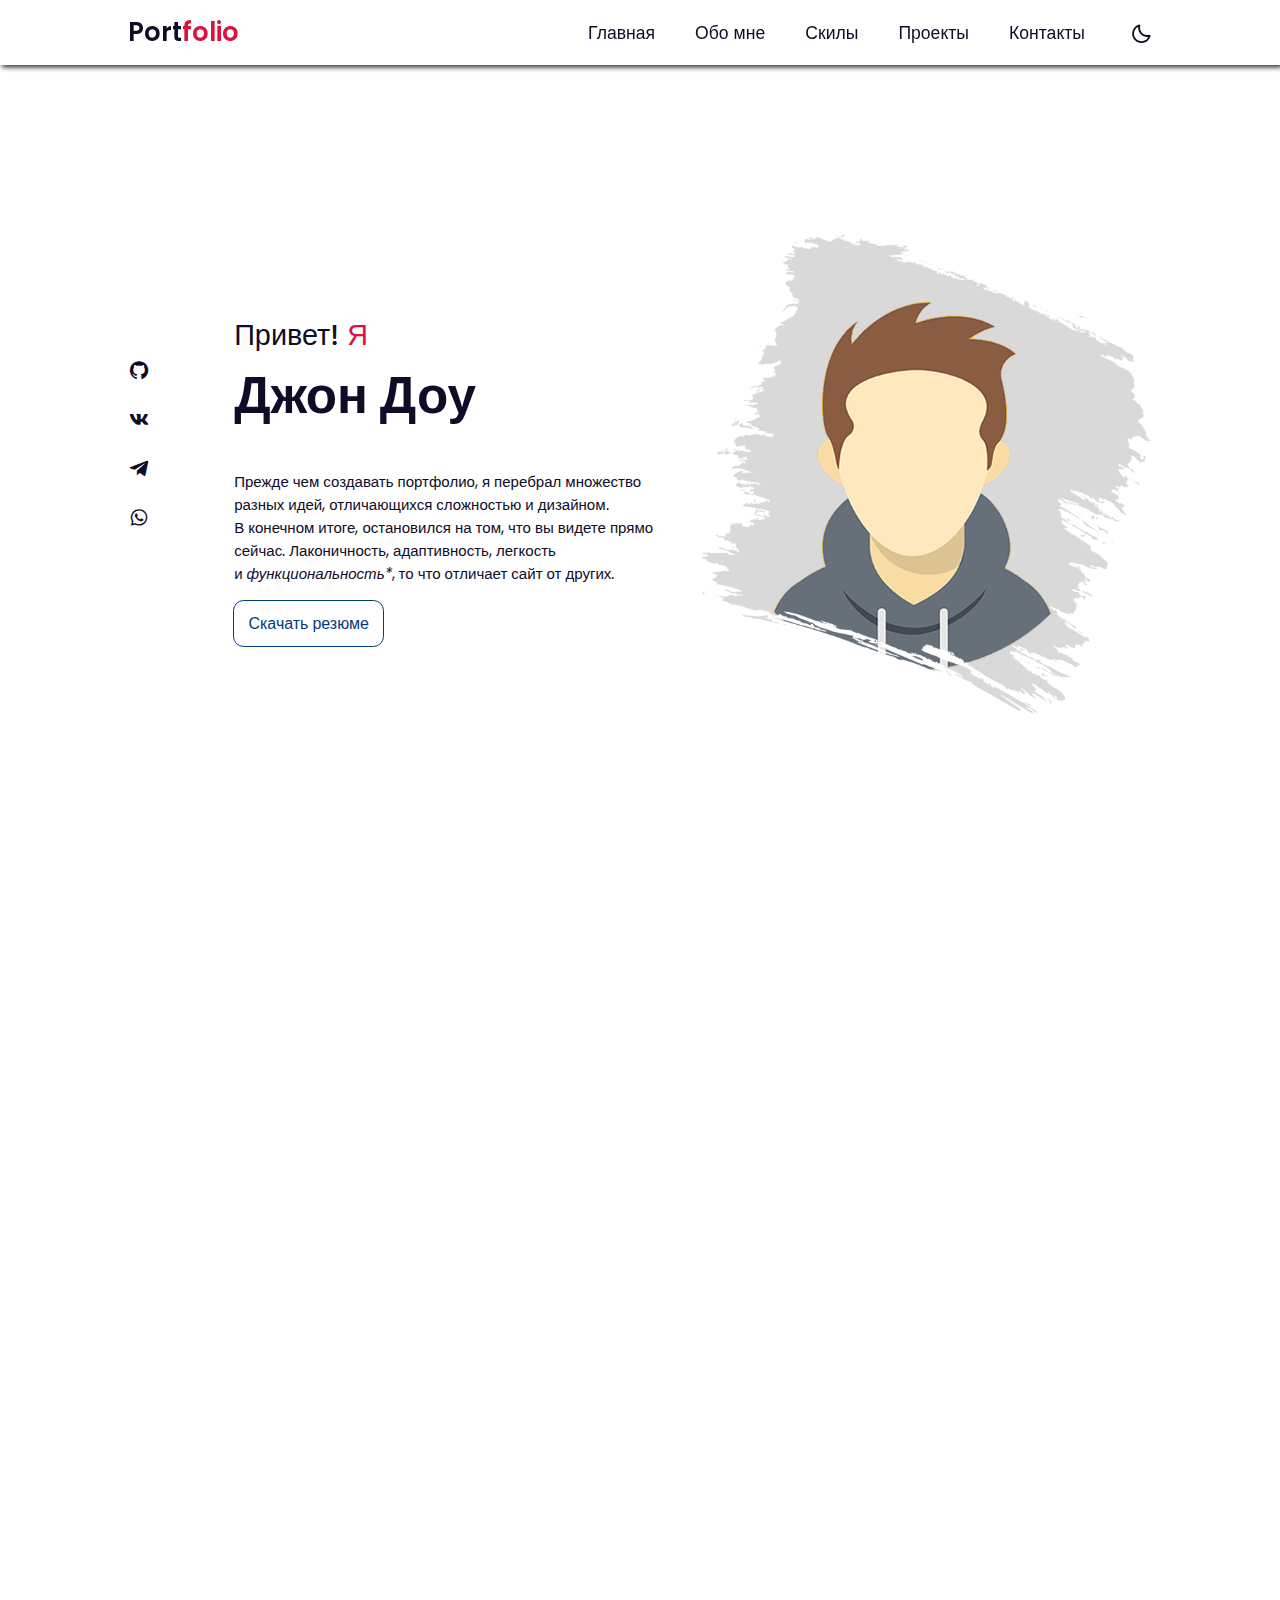
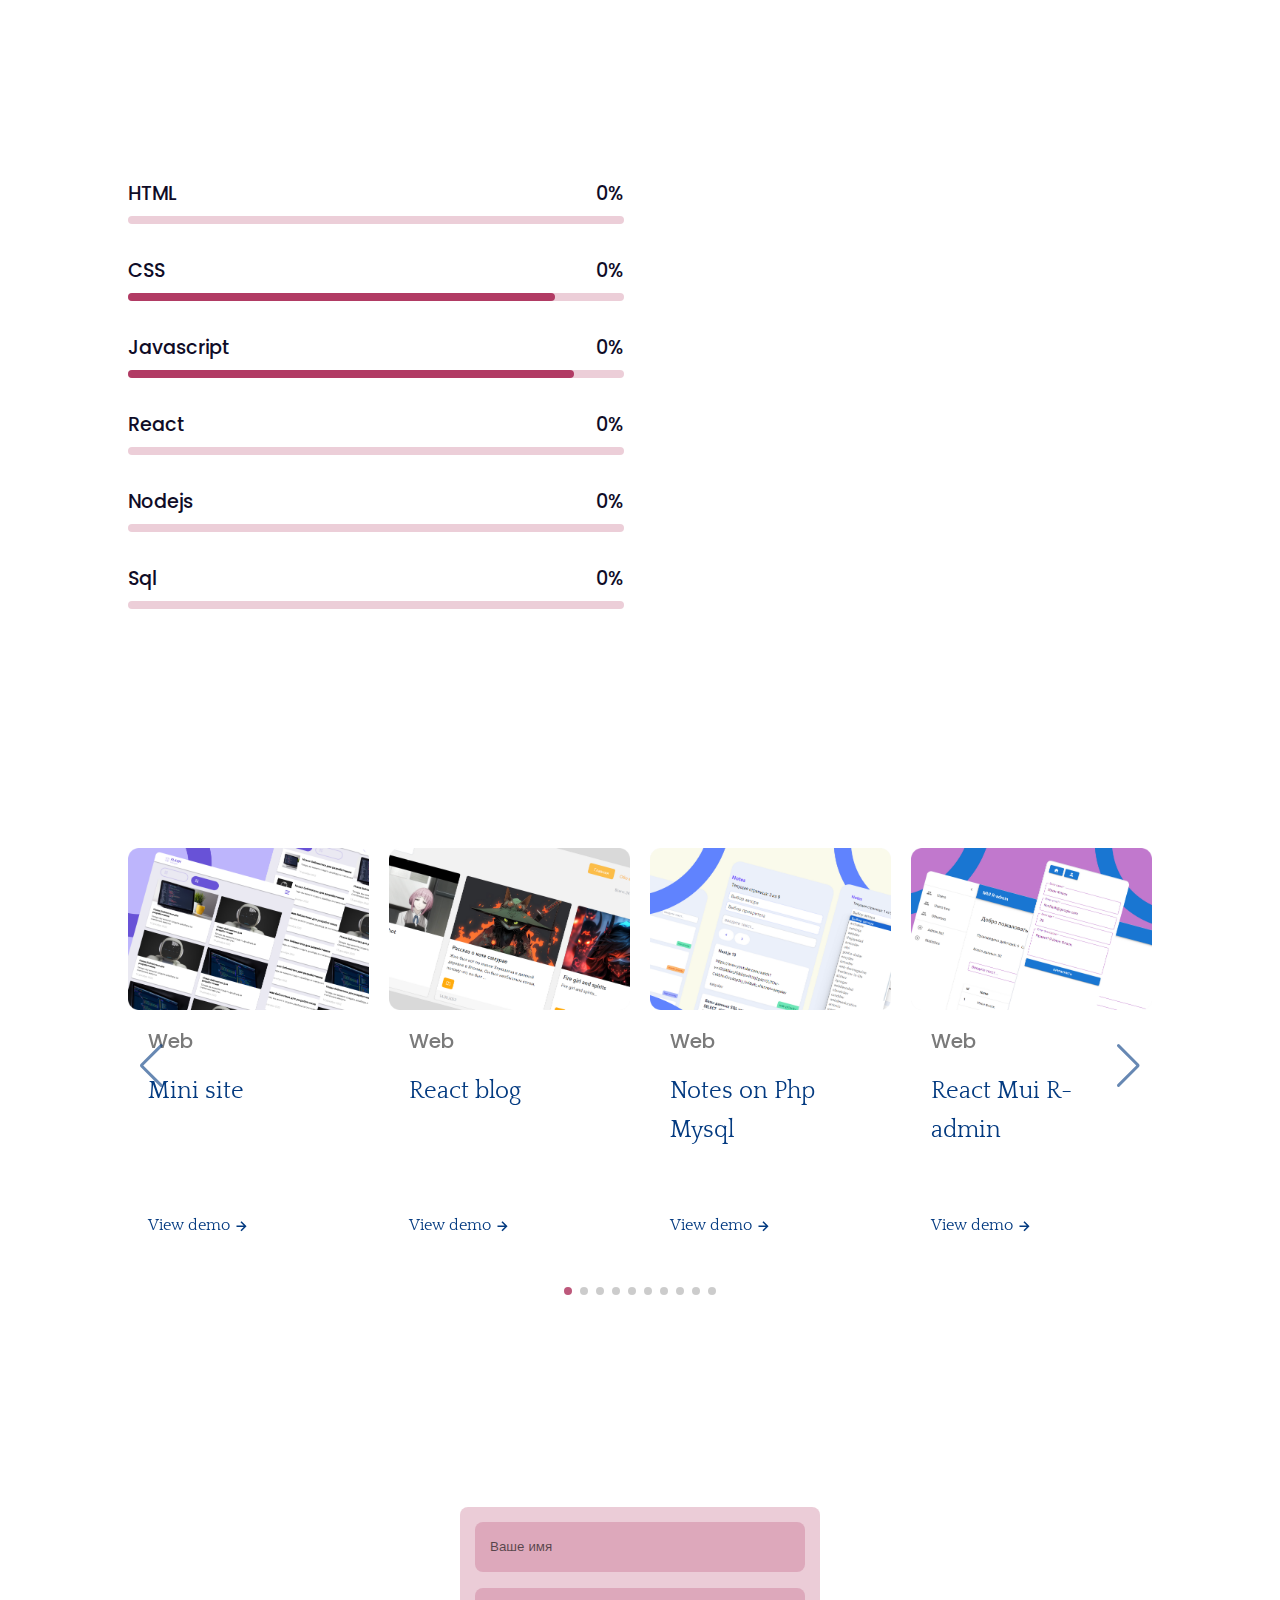
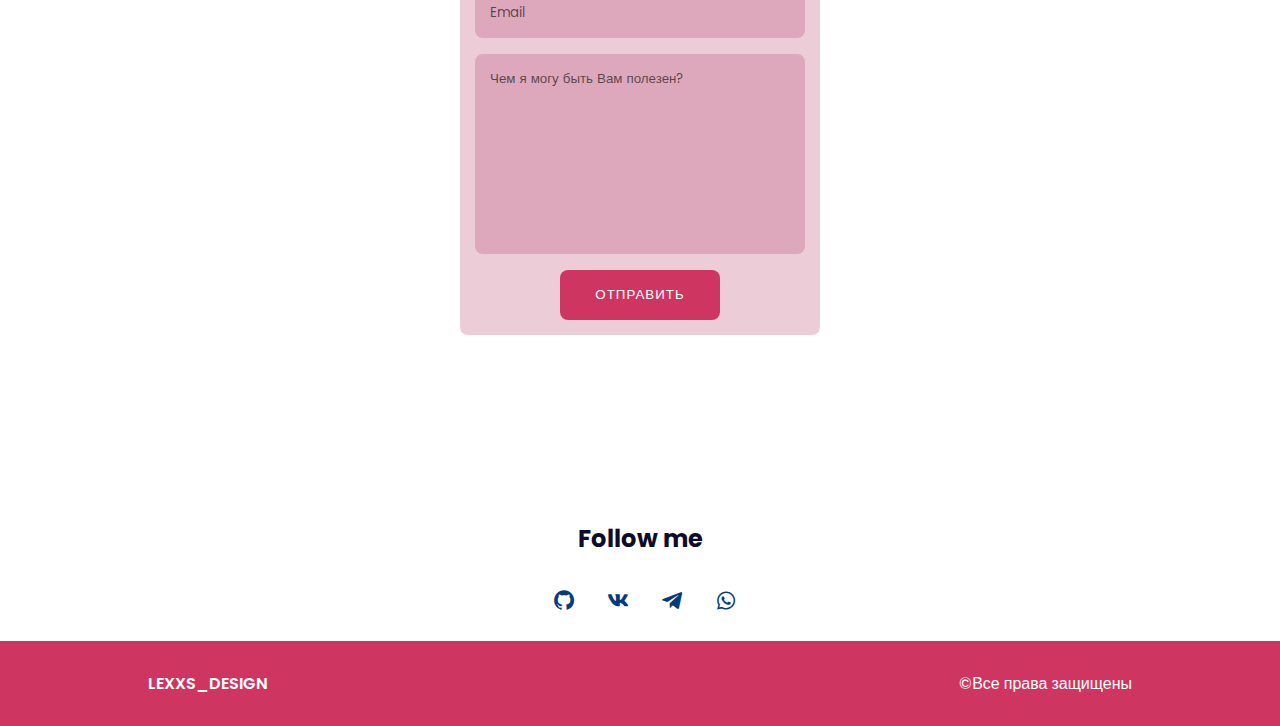
==== commit cf5f3e75: "add new swipe element" ====
--- a/public_html/index.html
+++ b/public_html/index.html
@@ -228,6 +228,16 @@
                     </a>
                 </div>
                 <div class="swiper-slide">
+                    <a href="https://gitsearch.1lexxs.com" class="projects-box">
+                        <img src="img/gitsearch-cover.png" alt="">
+                        <h4>Web</h4>
+                        <div class="project-box__text">
+                        <h3>Search git users</h3>
+                        <p class="flexp">View demo<i class='bx bx-right-arrow-alt'></i></p>
+                       </div>
+                    </a>
+                </div>
+                <div class="swiper-slide">
                     <a href="https://lexxsas.github.io/Remind_me_app/" class="projects-box">
                         <img src="img/remind_me_up_cover.png" alt="">
                         <h4>Bootstrap</h4>
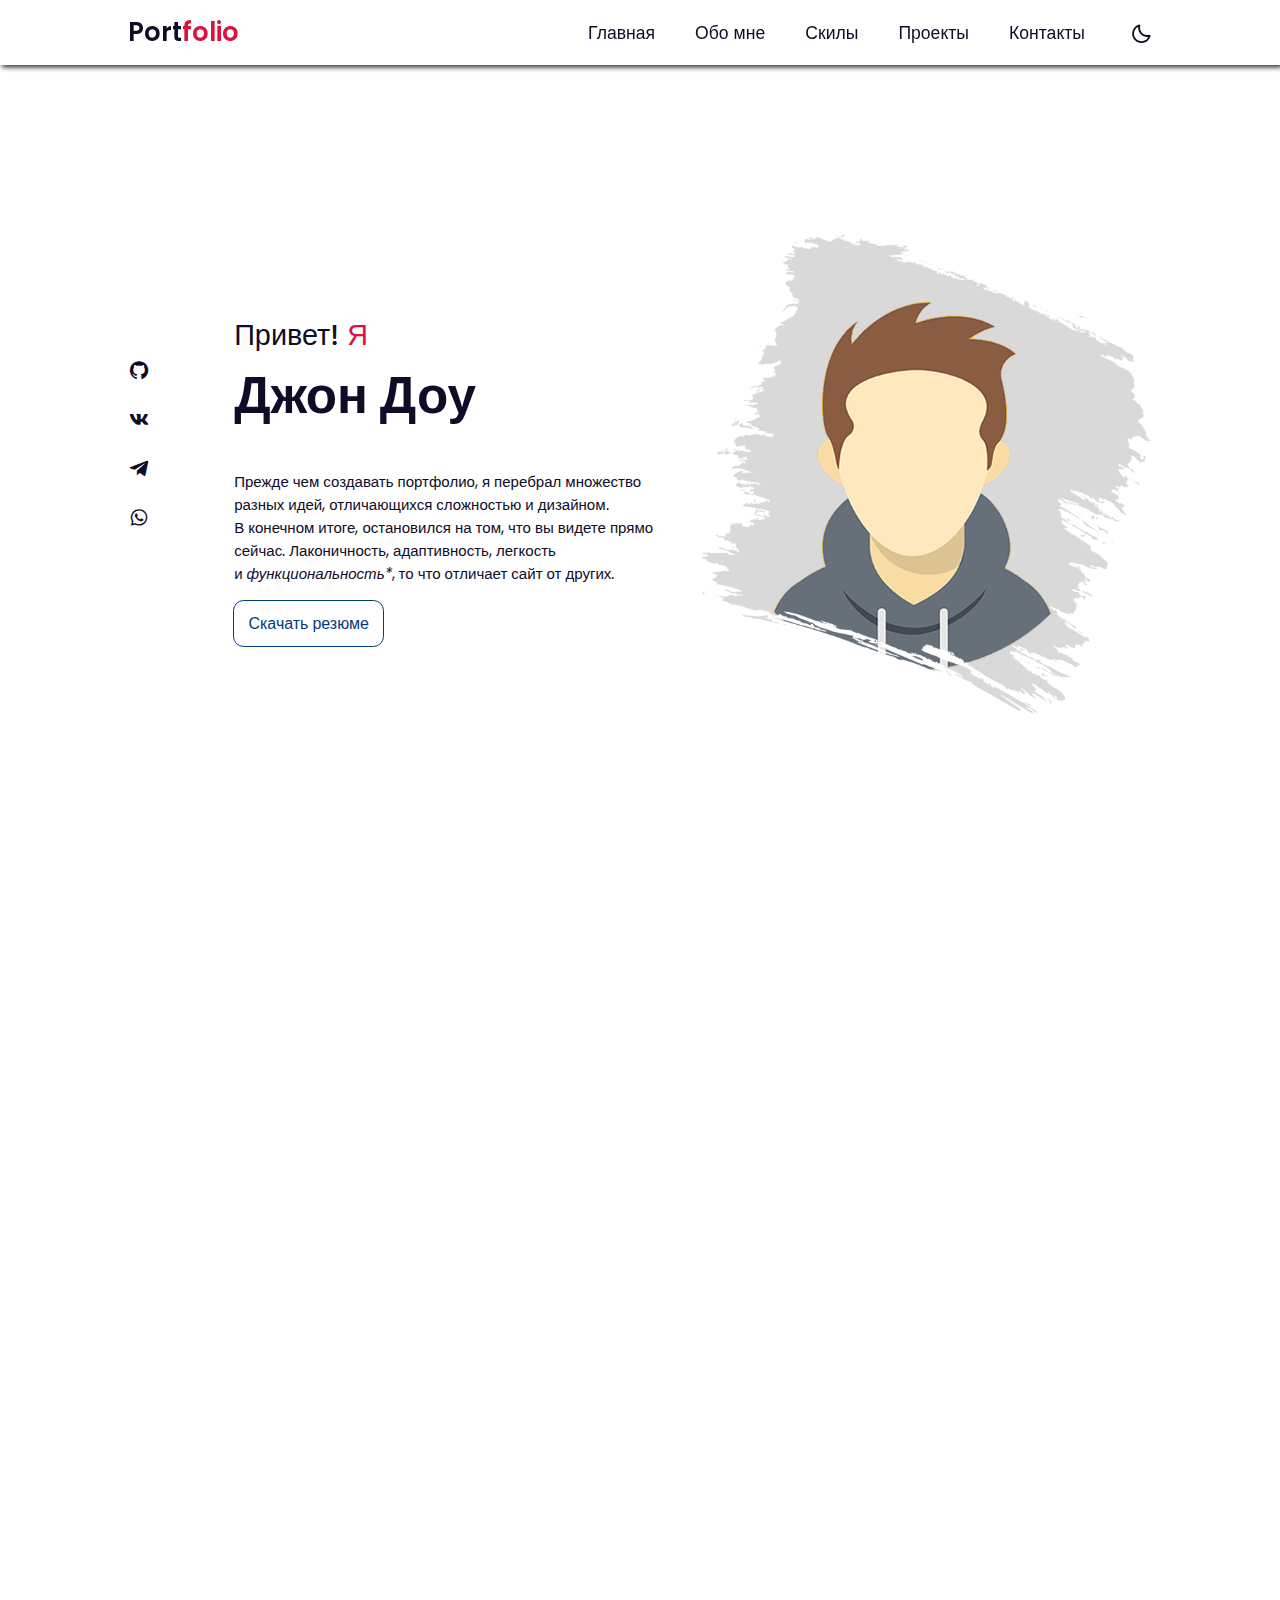
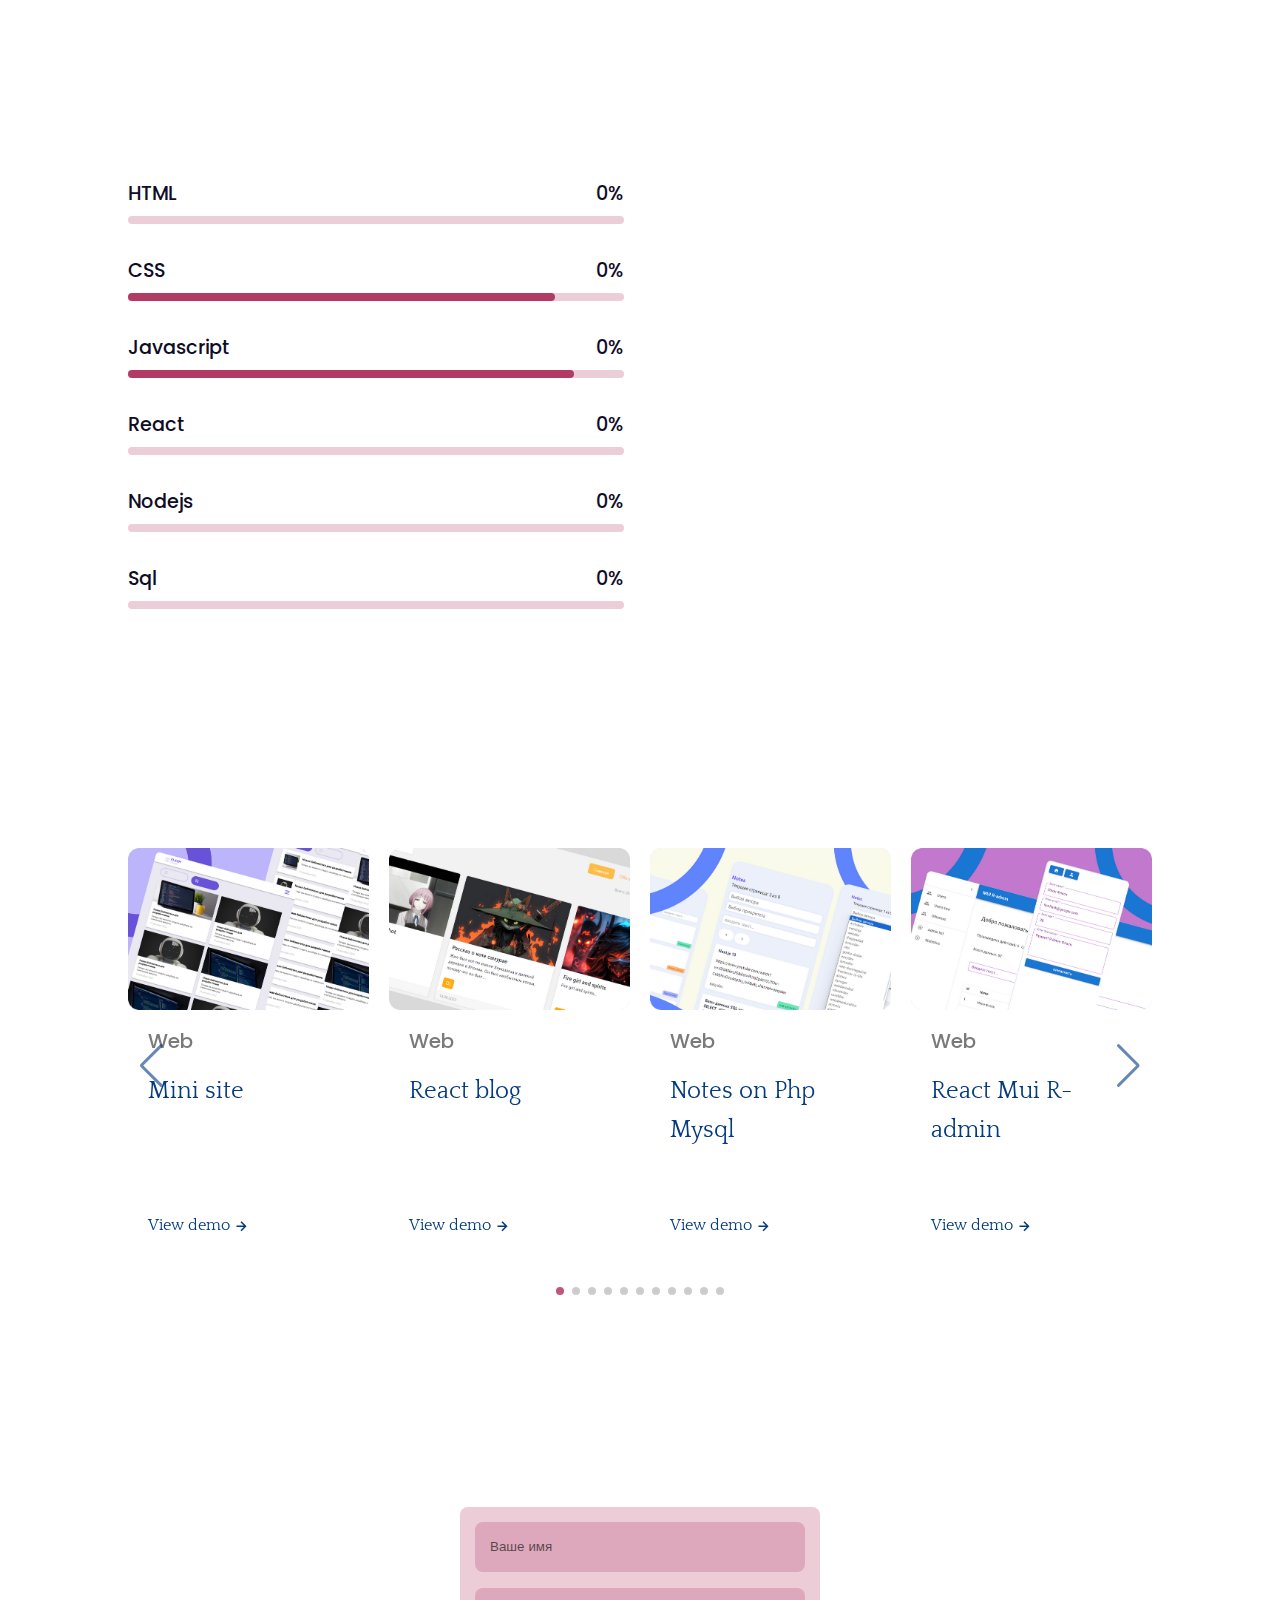
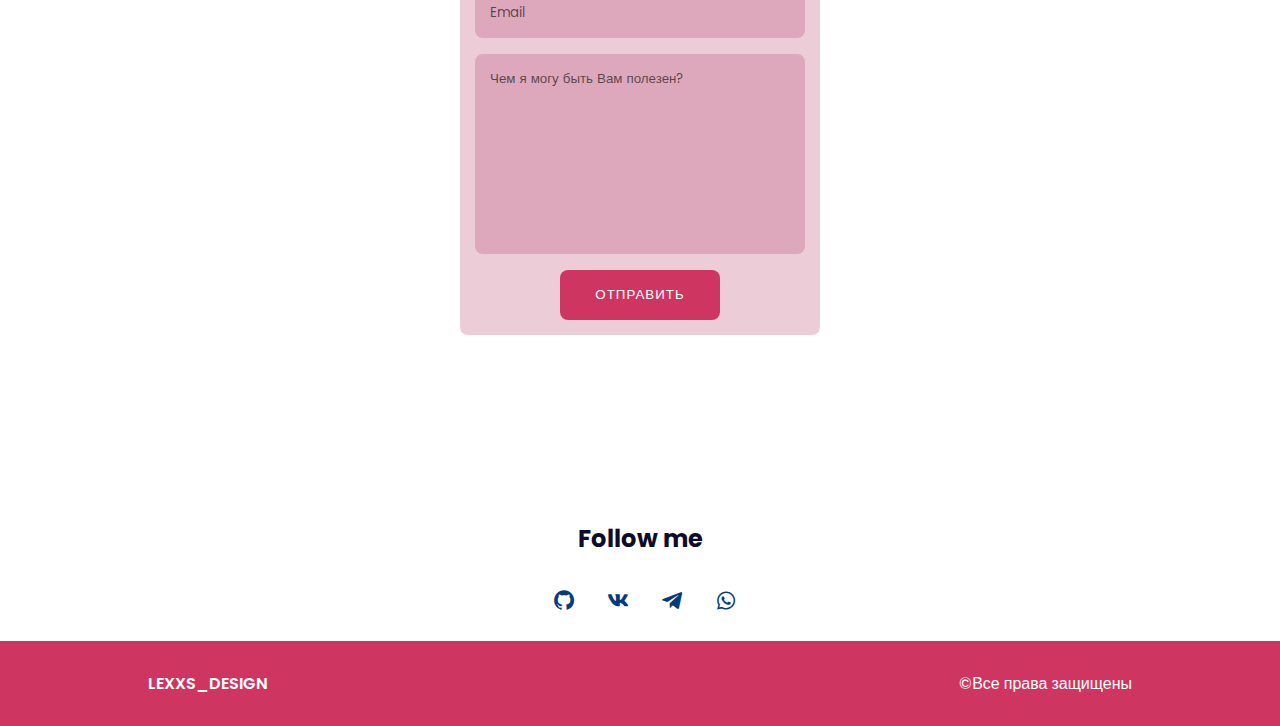
==== commit 2ed3857c: "add new site on card" ====
--- a/public_html/index.html
+++ b/public_html/index.html
@@ -218,6 +218,16 @@
                     </a>
                 </div>
                 <div class="swiper-slide">
+                    <a href="https://simpleblog.1lexxs.ru/" class="projects-box">
+                        <img src="img/simple_blog_cover.png" alt="">
+                        <h4>Web</h4>
+                        <div class="project-box__text">
+                        <h3>Simple blog</h3>
+                        <p class="flexp">View demo<i class='bx bx-right-arrow-alt'></i></p>
+                       </div>
+                    </a>
+                </div>
+                <div class="swiper-slide">
                     <a href="https://lexxsas.github.io/Starbuzz-Coffee-site/index.html" class="projects-box">
                         <img src="img/starbuzzcoffee-cover.png" alt="">
                         <h4>Web</h4>
